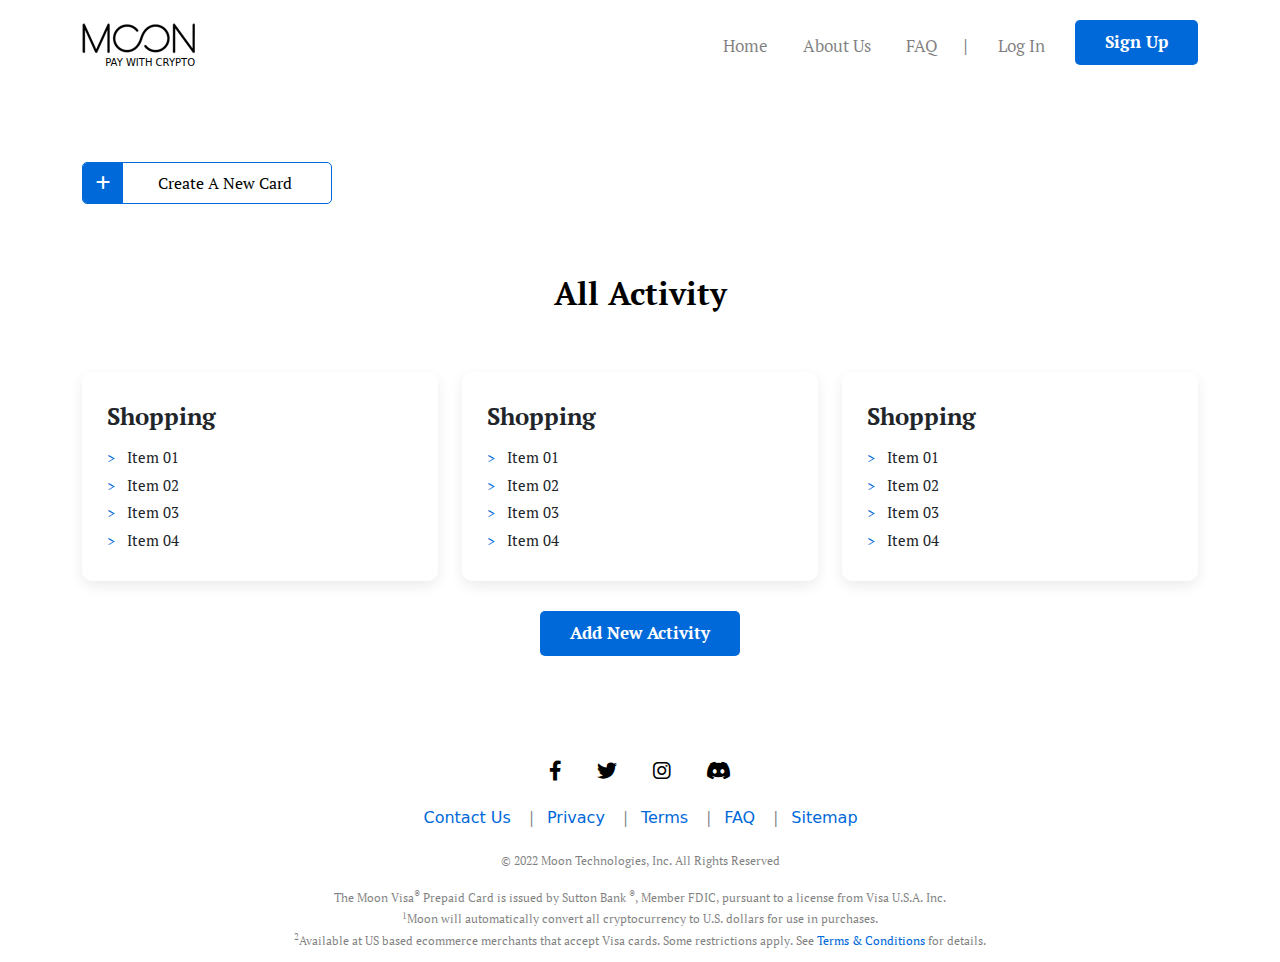
==== activity-card.html @ 2693ef40 "Latest File" ====
<!DOCTYPE html>
<html lang="zxx">
    <head>
        <meta charset="UTF-8">
        <meta http-equiv="X-UA-Compatible" content="IE=edge">
        <meta name="viewport" content="width=device-width, initial-scale=1.0">

        <!-- All Link Of CSS -->
        <link rel="stylesheet" href="assets/css/bootstrap.min.css">
        <link rel="stylesheet" href="assets/css/fontawsome.min.css">
        <link rel="stylesheet" href="assets/css/owl.carousel.min.css">
        <link rel="stylesheet" href="assets/css/style.css">

        <title>Moon - Shop Online With Cryptocurrency</title>
        <link rel="icon" type="image/png" href="assets/image/favicon.png">
    </head>
    <body>
        
        <!-- Header area Start -->
        <div class="header">
            <div class="container">
                <div class="row align-items-center">
                    <div class="col-lg-4 col-md-2">
                        <div class="header-logo-area">
                            <a href="index.html"><img src="assets/image/moon-logo-black.png" alt="image"> <span>PAY WITH CRYPTO</span></a>
                        </div>
                    </div>
                    <div class="col-lg-8 col-md-10">
                        <div class="nav-list">
                            <ul>
                                <li><a class="nav-item" href="index.html">Home</a></li>
                                <li><a class="nav-item" href="about.html">About Us</a></li>
                                <li><a class="nav-item" href="faq.html">FAQ</a></li>
                            </ul>
                            <ul class="nav-button-area">
                                <li><a class="nav-item" href="authentication.html">Log In</a></li>
                                <li><a class="default-button" href="authentication.html"><span>Sign Up</span></a></li>
                            </ul>
                        </div>
                    </div>
                </div>
            </div>
        </div>
        <!-- Header Area End -->

        <!-- Create New Card Area Start -->
        <div class="add-card pt-70">
            <div class="container">
                <button id="create-new-card"><i class="fa-solid fa-plus"></i> Create A New Card</button>
            </div>
        </div>
        <!-- Create New Card Area End -->

        <!-- Activity Area Start -->
        <div class="activity-area pt-70">
            <div class="container">
                <div class="default-section-title default-section-title-middle">
                    <h3>All Activity</h3>
                </div>
                <div class="section-content" id="activity-card-area">
                    <div class="row">
                        <div class="col-lg-4">
                            <div class="activity-card">
                                <h3>Shopping</h3>
                                <ul>
                                    <li>Item 01</li>
                                    <li>Item 02</li>
                                    <li>Item 03</li>
                                    <li>Item 04</li>
                                </ul>
                            </div>
                        </div>
                        <div class="col-lg-4">
                            <div class="activity-card">
                                <h3>Shopping</h3>
                                <ul>
                                    <li>Item 01</li>
                                    <li>Item 02</li>
                                    <li>Item 03</li>
                                    <li>Item 04</li>
                                </ul>
                            </div>
                        </div>
                        <div class="col-lg-4">
                            <div class="activity-card">
                                <h3>Shopping</h3>
                                <ul>
                                    <li>Item 01</li>
                                    <li>Item 02</li>
                                    <li>Item 03</li>
                                    <li>Item 04</li>
                                </ul>
                            </div>
                        </div>

                    </div>
                </div>
                <div class="add-new-card">
                    <button class="default-button"><span>Add New Activity</span></button>
                </div>
            </div>
        </div>
        <!-- Activity Area End -->

        <!-- Footer Area Start -->
        <div class="footer pt-100">
            <div class="container">
                <div class="footer-social-icons">
                    <ul>
                        <li><a href="#"><i class="fa-brands fa-facebook-f"></i></a></li>
                        <li><a href="#"><i class="fa-brands fa-twitter"></i></a></li>
                        <li><a href="#"><i class="fa-brands fa-instagram"></i></a></li>
                        <li><a href="#"><i class="fa-brands fa-discord"></i></a></li>
                    </ul>
                </div>
                <div class="footer-links-area">
                    <ul>
                        <li><a href="#">Contact Us</a></li>
                        <li><a href="#">Privacy</a></li>
                        <li><a href="#">Terms</a></li>
                        <li><a href="#">FAQ</a></li>
                        <li><a href="#">Sitemap</a></li>
                    </ul>
                </div>
                <div class="copyright">
                    <p>&copy; 2022 Moon Technologies, Inc. All Rights Reserved</p>
                    <p>The Moon Visa<sup>&reg;</sup> Prepaid Card is issued by Sutton Bank <sup>&reg;</sup>, Member FDIC, pursuant to a license from Visa U.S.A. Inc.</p>
                    <p><sup>1</sup>Moon will automatically convert all cryptocurrency to U.S. dollars for use in purchases.</p>
                    <p><sup>2</sup>Available at US based ecommerce merchants that accept Visa cards. Some restrictions apply. See <a href="#">Terms & Conditions</a> for details.</p>
                </div>
            </div>
        </div>
        <!-- Footer Area End -->

        <div class="go-top"><img src="assets/image/001-up.png" alt="image"></div>

        <!-- All Links Of JS -->
        <script src="assets/js/jquery.js"></script>
        <script src="assets/js/bootstrap.bundle.min.js"></script>
        <script src="assets/js/owl.carousel.min.js"></script>
        <script src="assets/js/tilt.min.js"></script>
        <script src="assets/js/custom.js"></script>
    </body>
</html>
---- assets/css/style.css ----
@import url("https://fonts.googleapis.com/css2?family=PT+Serif:ital,wght@0,400;0,700;1,400;1,700&display=swap");
:root {
  --fontFamily: 'PT Serif', serif;
  --primaryColor: #0069D9;
  --blackColor: #000000;
  --whiteColor: #ffffff;
  --paragraphColor: rgba(0, 0, 0, 0.5);
}

body {
  margin: 0px;
  padding: 0px;
  -webkit-box-sizing: border-box;
          box-sizing: border-box;
}

h1, h2, h3, h4, h5, h6 {
  font-family: var(--fontFamily);
}

a {
  -webkit-transition: var(--transition);
  transition: var(--transition);
  color: var(--blackColor);
  text-decoration: none;
  outline: 0 !important;
}

a:hover {
  color: var(--mainColor);
  text-decoration: none;
}

:focus {
  outline: 0 !important;
  -webkit-box-shadow: none !important;
          box-shadow: none !important;
}

img {
  max-width: 100%;
  height: auto;
}

p {
  color: var(--paragraphColor);
  margin-bottom: 15px;
  line-height: 1.8;
  font-size: 16px;
  font-family: var(--fontFamily);
}

p:last-child {
  margin-bottom: 0;
}

.ptb-100 {
  padding-top: 100px;
  padding-bottom: 100px;
}

.pt-100 {
  padding-top: 100px;
}

.pb-100 {
  padding-bottom: 100px;
}

.ptb-70 {
  padding-top: 70px;
  padding-bottom: 70px;
}

.pt-70 {
  padding-top: 70px;
}

.pb-70 {
  padding-bottom: 70px;
}

.pt-30 {
  padding-top: 0px;
}

.pl-20 {
  padding-left: 20px;
}

.pr-20 {
  padding-right: 20px;
}

.mt-30 {
  margin-top: 30px;
}

.ml-30 {
  margin-left: 30px;
}

.mr-30 {
  margin-right: 30px;
}

.section-content {
  margin-top: 30px;
}

.bg-eeeeee {
  background-color: #eeeeee52;
}

.sticky {
  position: fixed !important;
  top: 0;
  left: 0;
  width: 100%;
  background-color: var(--whiteColor) !important;
  z-index: 99999;
  padding: 0px;
  -webkit-transition: 0.5s ease-in-out;
  transition: 0.5s ease-in-out;
  -webkit-box-shadow: 0 2px 28px 0 rgba(0, 0, 0, 0.09);
          box-shadow: 0 2px 28px 0 rgba(0, 0, 0, 0.09);
  -webkit-animation: 400ms ease-in-out 0s normal none 1 running fadeInDown;
          animation: 400ms ease-in-out 0s normal none 1 running fadeInDown;
}

/*================================================
Default Button CSS
=================================================*/
.default-button {
  line-height: 1;
  overflow: hidden;
  position: relative;
  border-radius: 5px;
  padding: 13px 30px 15px;
  display: inline-block;
  background-color: var(--primaryColor);
  font-size: 17px;
  font-weight: 700;
  font-family: var(--fontFamily);
}

.default-button::before {
  content: '';
  z-index: 0;
  width: 0%;
  height: 100%;
  -webkit-transition: .5s ease-in-out;
  transition: .5s ease-in-out;
  background-color: #00899E;
  position: absolute;
  left: 50%;
  top: 50%;
  -webkit-transform: translate(-50%, -50%);
          transform: translate(-50%, -50%);
}

.default-button::after {
  content: '';
  z-index: 0;
  width: 100%;
  height: 0%;
  -webkit-transition: .5s ease-in-out;
  transition: .5s ease-in-out;
  background-color: #00899E;
  position: absolute;
  left: 50%;
  top: 50%;
  -webkit-transform: translate(-50%, -50%);
          transform: translate(-50%, -50%);
}

.default-button span {
  z-index: 1;
  position: relative;
  color: var(--whiteColor);
}

.default-button:hover::before {
  width: 100%;
}

.default-button:hover::after {
  height: 100%;
}

/*================================================
Section Title Area CSS
=================================================*/
.default-section-title h3 {
  color: var(--blackColor);
  margin-bottom: 5px;
  font-size: 32px;
  font-weight: 700;
}

.default-section-title p sup {
  position: relative;
  top: -6px;
  left: -3px;
  font-size: 10px;
}

.default-section-title-middle {
  text-align: center;
}

/*================================================
Navbar Area CSS
=================================================*/
.header {
  padding: 20px 0px;
}

.header-logo-area a {
  position: relative;
  padding-bottom: 17px;
  display: inline-block;
}

.header-logo-area a span {
  position: absolute;
  right: 0;
  bottom: 0;
  font-size: 10px;
}

.nav-list {
  display: -webkit-box;
  display: -ms-flexbox;
  display: flex;
  -webkit-box-align: center;
      -ms-flex-align: center;
          align-items: center;
  -webkit-box-pack: end;
      -ms-flex-pack: end;
          justify-content: end;
}

.nav-list ul {
  margin: 0;
  padding: 0;
  list-style: none;
}

.nav-list ul li {
  display: inline-block;
  margin-left: 30px;
}

.nav-list ul li .nav-item {
  color: var(--paragraphColor);
  position: relative;
  font-size: 17px;
  font-weight: 500;
  font-family: var(--fontFamily);
}

.nav-list ul li .nav-item::before {
  content: '';
  width: 0%;
  height: 2px;
  -webkit-transition: .5s ease-in-out;
  transition: .5s ease-in-out;
  background-color: var(--primaryColor);
  position: absolute;
  bottom: -2px;
  left: 50%;
  -webkit-transform: translateX(-50%);
          transform: translateX(-50%);
}

.nav-list ul li .nav-item:hover {
  color: var(--primaryColor);
}

.nav-list ul li .nav-item:hover::before {
  width: 100%;
}

.nav-list ul li .active {
  color: var(--primaryColor);
}

.nav-list ul li .active::before {
  width: 100%;
}

.nav-list .nav-button-area {
  margin-left: 30px;
  display: -webkit-box;
  display: -ms-flexbox;
  display: flex;
  -webkit-box-align: center;
      -ms-flex-align: center;
          align-items: center;
  position: relative;
}

.nav-list .nav-button-area::before {
  content: '|';
  color: var(--paragraphColor);
  position: absolute;
  left: -5px;
  top: 50%;
  -webkit-transform: translateY(-50%);
          transform: translateY(-50%);
  font-size: 15px;
  font-weight: 400;
}

/*================================================
Banner Area CSS
=================================================*/
.banner {
  overflow: hidden;
}

.banner .banner-image-area {
  height: 100%;
  background-image: url("../image/banner/banner.jpg");
  background-size: cover;
  background-position: center;
  background-repeat: no-repeat;
}

.banner .banner-image-area img {
  display: none;
}

.banner .banner-text-area {
  max-width: 450px;
  padding-top: 150px;
  padding-bottom: 150px;
  padding-left: 30px;
}

.banner .banner-text-area h1 {
  margin-bottom: 20px;
  font-size: 48px;
  font-weight: 700;
}

.banner .banner-text-area h1 sup {
  color: var(--paragraphColor);
  position: relative;
  top: -20px;
  left: -10px;
  font-size: 13px;
  font-weight: 400;
}

.banner .banner-text-area .default-button {
  margin-top: 10px;
}

/*================================================
Features Area CSS
=================================================*/
.features-card {
  background-color: var(--whiteColor);
  padding: 30px 25px 30px 150px;
  -webkit-transition: .5s ease-in-out;
  transition: .5s ease-in-out;
  position: relative;
  margin-top: 30px;
  border-radius: 10px;
}

.features-card img {
  position: absolute;
  left: 25px;
  top: 50%;
  -webkit-transform: translateY(-50%);
          transform: translateY(-50%);
  -webkit-transition: .5s ease-in-out;
  transition: .5s ease-in-out;
}

.features-card h3 {
  margin-bottom: 5px;
  font-size: 24px;
  font-weight: 600;
  font-family: var(--fontFamily);
}

.features-card p span {
  text-decoration: underline;
}

.features-card:hover {
  -webkit-box-shadow: 0px 0px 16px -10px var(--primaryColor);
          box-shadow: 0px 0px 16px -10px var(--primaryColor);
}

.features-card:hover img {
  -webkit-transform: translateY(-50%) rotateY(180deg);
          transform: translateY(-50%) rotateY(180deg);
}

/*================================================
Card Intro Area CSS
=================================================*/
.card-img-area {
  text-align: center;
}

.card-intro-text-area {
  max-width: 450px;
}

/*================================================
Crypto Area CSS
=================================================*/
.crypto-logo-img-card {
  position: relative;
  text-align: center;
  margin-top: 30px;
}

.crypto-logo-img-card span {
  width: 100%;
  position: absolute;
  bottom: 0;
  left: 50%;
  -webkit-transform: translateX(-50%);
          transform: translateX(-50%);
  font-size: 12px;
  font-weight: 400;
  font-family: var(--fontFamily);
}

.crypto-logo-img-card span a {
  color: var(--primaryColor);
}

.crypto-img-area {
  text-align: center;
}

/*================================================
Newsletter Area CSS
=================================================*/
.newsletter {
  background-color: #00899eaf;
}

.newsletter .newsletter-text {
  margin: 0;
  line-height: 1;
  color: var(--whiteColor);
  font-size: 36px;
  font-weight: 700;
  font-family: var(--fontFamily);
}

.newsletter .newsletter-button {
  float: right;
}

/*================================================
Subscriber Area CSS
=================================================*/
.subscribe {
  position: relative;
  background-size: cover;
  background-position: center;
  background-repeat: no-repeat;
  background-image: url("../image/newsletter-bg.jpg");
}

.subscribe::before {
  content: '';
  width: 100%;
  height: 100%;
  background-color: rgba(0, 0, 0, 0.75);
  position: absolute;
  left: 0;
  top: 0;
  z-index: 0;
}

.subscribe .subscriber-content {
  position: relative;
  z-index: 1;
  max-width: 500px;
  margin-left: auto;
  margin-right: auto;
}

.subscribe .subscriber-content .default-section-title h3 {
  color: var(--whiteColor);
}

.subscribe .subscriber-content .input-group {
  margin-top: 30px;
}

.subscribe .subscriber-content .input-group .form-control {
  border: 1px solid var(--primaryColor);
  background-color: #303030;
  color: var(--whiteColor);
  font-size: 15px;
  font-weight: 400;
  font-family: var(--fontFamily);
}

.subscribe .subscriber-content .input-group .form-control::-webkit-input-placeholder {
  color: #e3e3e3;
}

.subscribe .subscriber-content .input-group .form-control:-ms-input-placeholder {
  color: #e3e3e3;
}

.subscribe .subscriber-content .input-group .form-control::-ms-input-placeholder {
  color: #e3e3e3;
}

.subscribe .subscriber-content .input-group .form-control::placeholder {
  color: #e3e3e3;
}

.subscribe .subscriber-content .input-group .default-button {
  border: 0px !important;
}

/*================================================
Inner Page Banner Area CSS
=================================================*/
.inner-page-banner-area {
  background-image: -webkit-gradient(linear, left top, right top, from(#0069D9), color-stop(#00899E), to(#0069D9));
  background-image: linear-gradient(to right, #0069D9, #00899E, #0069D9);
  padding: 80px 0px 75px;
}

.inner-page-banner-area h1 {
  color: var(--whiteColor);
  font-size: 48px;
  font-weight: 700;
}

/*================================================
FAQ Area CSS
=================================================*/
.faq-accordion-area .faq-title {
  text-align: center;
  margin-top: 30px;
}

.faq-content .accordion-item {
  border: 0px;
}

.faq-content .accordion-item .accordion-body {
  -webkit-box-shadow: 0px -2px 10px -5px #666666;
          box-shadow: 0px -2px 10px -5px #666666;
  padding: 10px 15px;
}

.faq-content .accordion-item .accordion-body p {
  font-size: 15px;
  font-weight: 400;
  font-family: var(--fontFamily);
}

.faq-content .accordion-item .accordion-body p a {
  color: var(--primaryColor);
}

.faq-content .accordion-button {
  margin-top: 10px;
  padding: 10px 15px;
  border: 0px !important;
  -webkit-box-shadow: var(--box-shadow);
          box-shadow: var(--box-shadow);
  background-color: rgba(0, 0, 0, 0.04);
  font-weight: 500;
  font-size: 18px;
  font-family: var(--fontFamily);
}

.faq-content .accordion-button:not(.collapsed) {
  background-color: var(--blackColor);
  color: var(--whiteColor);
}

/*================================================
Footer Area CSS
=================================================*/
.footer-social-icons {
  text-align: center;
}

.footer-social-icons ul {
  margin: 0;
  padding: 0;
  list-style: none;
}

.footer-social-icons ul li {
  display: inline-block;
}

.footer-social-icons ul li a {
  display: inline-block;
  font-size: 20px;
  margin-left: 15px;
  margin-right: 15px;
}

.footer-links-area ul {
  padding: 0;
  list-style: none;
  text-align: center;
  margin: 15px 0px 0px;
}

.footer-links-area ul li {
  display: inline-block;
}

.footer-links-area ul li a {
  display: inline-block;
  position: relative;
  color: var(--primaryColor);
  margin-left: 16px;
  margin-right: 15px;
  margin-top: 5px;
}

.footer-links-area ul li a::before {
  content: '|';
  font-size: 15px;
  color: var(--paragraphColor);
  position: absolute;
  left: -18px;
  top: 50%;
  -webkit-transform: translateY(-50%);
          transform: translateY(-50%);
}

.footer-links-area ul li:first-child a::before {
  display: none;
}

.copyright {
  text-align: center;
  margin-top: 20px;
  margin-bottom: 10px;
}

.copyright p {
  margin-bottom: 0;
  font-size: 12px;
}

.copyright p:first-child {
  margin-bottom: 15px;
}

.copyright p a {
  color: var(--primaryColor);
}

/*================================================
Authentication Page Area CSS
=================================================*/
.google-link-button {
  margin-top: 10px;
  display: block;
  text-align: center;
  color: var(--whiteColor) !important;
  background-color: #0679f4;
  -webkit-transition: .5s ease-in-out;
  transition: .5s ease-in-out;
  padding: 10px 15px;
  position: relative;
  font-size: 15px;
  font-weight: 500;
  font-family: var(--fontFamily);
}

.google-link-button i {
  height: 100%;
  width: 50px;
  display: -webkit-box;
  display: -ms-flexbox;
  display: flex;
  -webkit-box-align: center;
      -ms-flex-align: center;
          align-items: center;
  -webkit-box-pack: center;
      -ms-flex-pack: center;
          justify-content: center;
  color: var(--whiteColor);
  background-color: var(--primaryColor);
  -webkit-transition: .5s ease-in-out;
  transition: .5s ease-in-out;
  position: absolute;
  left: 0;
  top: 50%;
  -webkit-transform: translateY(-50%);
          transform: translateY(-50%);
}

.google-link-button:hover {
  background-color: var(--primaryColor);
}

.google-link-button:hover i {
  background-color: #0679f4;
}

.authentication-form-area .nav {
  border-bottom: 1px solid #0069d932;
  padding-bottom: 10px;
  -webkit-box-pack: justify;
      -ms-flex-pack: justify;
          justify-content: space-between;
}

.authentication-form-area .nav .nav-item {
  width: 48%;
  margin: 0px 3px;
}

.authentication-form-area .nav .nav-item .nav-link {
  width: 100%;
  border-radius: 5px;
  border: 1px solid #00899e2e;
  font-size: 18px;
  font-weight: 500;
  font-family: var(--fontFamily);
}

.authentication-form-area .nav .nav-item .active {
  color: var(--whiteColor) !important;
  background-color: var(--primaryColor) !important;
}

.authenticate-form p {
  font-size: 14px;
  position: relative;
  text-align: center;
  color: var(--blackColor);
  margin-top: 10px;
  margin-bottom: 10px;
}

.authenticate-form p::before {
  content: '';
  width: 40%;
  height: 1px;
  background-image: -webkit-gradient(linear, left top, right top, from(#00000000), color-stop(#000000), to(#000000));
  background-image: linear-gradient(to right, #00000000, #000000, #000000);
  position: absolute;
  left: 0;
  top: 50%;
  -webkit-transform: translateY(-50%);
          transform: translateY(-50%);
}

.authenticate-form p::after {
  content: '';
  width: 40%;
  height: 1px;
  background-image: -webkit-gradient(linear, right top, left top, from(#00000000), color-stop(#000000), to(#000000));
  background-image: linear-gradient(to left, #00000000, #000000, #000000);
  position: absolute;
  right: 0;
  top: 50%;
  -webkit-transform: translateY(-50%);
          transform: translateY(-50%);
}

.authenticate-form .form-control {
  margin-top: 15px;
  padding: 12px 15px;
  color: var(--blackColor);
  border: 1px solid #00000013;
  font-size: 14px;
  font-weight: 400;
  font-family: var(--fontFamily);
}

.authenticate-form a {
  color: var(--primaryColor);
  margin-top: 10px;
  margin-bottom: 10px;
  font-size: 13px;
  font-weight: 400;
  font-family: var(--fontFamily);
}

.authenticate-form .forgot-pass {
  display: block;
}

.authenticate-form .default-button {
  border: 0px;
  width: 100%;
  margin-top: 5px;
}

.authenticate-form h6 {
  margin-top: 10px;
  font-size: 14px;
  font-weight: 400;
}

/*================================================
Activity Page Area CSS
=================================================*/
#create-new-card {
  width: 250px;
  overflow: hidden;
  position: relative;
  border-radius: 5px;
  padding: 8px 15px 8px 50px;
  border: 1px solid var(--primaryColor);
  background-color: var(--whiteColor);
  font-size: 16px;
  font-weight: 500;
  font-family: var(--fontFamily);
}

#create-new-card i {
  width: 40px;
  height: 100%;
  display: -webkit-box;
  display: -ms-flexbox;
  display: flex;
  -webkit-box-align: center;
      -ms-flex-align: center;
          align-items: center;
  -webkit-box-pack: center;
      -ms-flex-pack: center;
          justify-content: center;
  color: var(--whiteColor);
  background-color: var(--primaryColor);
  position: absolute;
  left: 0;
  top: 50%;
  -webkit-transform: translateY(-50%);
          transform: translateY(-50%);
}

.activity-card {
  margin-top: 30px;
  padding: 30px 25px;
  border-radius: 10px;
  -webkit-box-shadow: 0px 5px 15px -1px rgba(0, 0, 0, 0.09);
          box-shadow: 0px 5px 15px -1px rgba(0, 0, 0, 0.09);
}

.activity-card h3 {
  margin-bottom: 15px;
  font-size: 24px;
  font-weight: 600;
}

.activity-card ul {
  margin: 0;
  padding: 0;
  list-style: none;
}

.activity-card ul li {
  position: relative;
  padding-left: 20px;
  margin-top: 5px;
  font-size: 15px;
  font-weight: 400;
  font-family: var(--fontFamily);
}

.activity-card ul li::before {
  content: '>';
  color: var(--primaryColor);
  position: absolute;
  left: 0;
  top: 1px;
}

.add-new-card button {
  border: 0px;
  width: 200px;
  display: block;
  margin-left: auto;
  margin-right: auto;
  margin-top: 30px;
}

/*================================================
Go Top CSS
=================================================*/
.go-top {
  position: fixed;
  cursor: pointer;
  bottom: 100px;
  right: 20px;
  border-radius: 5px;
  background-color: var(--whiteColor);
  color: #ffffff;
  z-index: 999;
  width: 50px;
  padding: 0 10px 45px;
  text-align: center;
  height: 40px;
  opacity: 0;
  visibility: hidden;
  font-size: 25px;
  -webkit-transition: var(--transition);
  -webkit-transition: 0.5s;
  transition: 0.5s;
  -webkit-box-shadow: 0px 3px 10px rgba(0, 0, 0, 0.1);
  box-shadow: 0px 3px 10px 2px rgba(7, 7, 7, 0.1);
}

.go-top i {
  position: absolute;
  right: 0;
  left: 0;
  top: 50%;
  -webkit-transform: translateY(-50%);
  transform: translateY(-50%);
  text-align: center;
  margin-left: auto;
  margin-right: auto;
}

.go-top:hover {
  color: #ffffff;
  -webkit-transition: all 0.5s linear;
  transition: all 0.5s linear;
  border: 1px solid var(--mainColor);
}

.go-top.active {
  opacity: 1;
  bottom: 25px;
  visibility: visible;
  -webkit-animation: top-bottom 5s infinite linear;
          animation: top-bottom 5s infinite linear;
}
/*# sourceMappingURL=style.css.map */
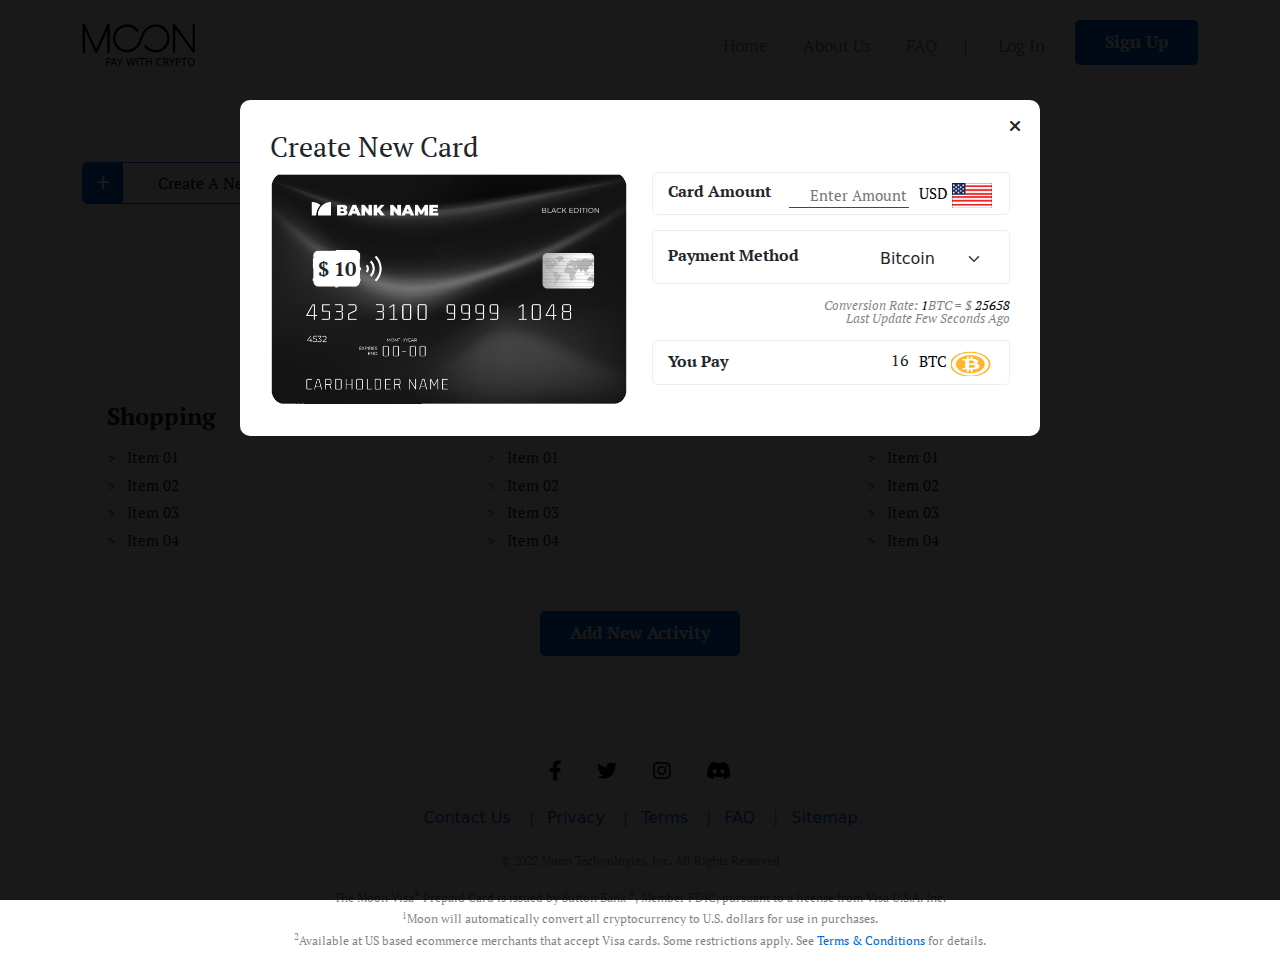
==== commit a296e253: "Latest File" ====
--- a/activity-card.html
+++ b/activity-card.html
@@ -132,6 +132,60 @@
         </div>
         <!-- Footer Area End -->
 
+
+
+        <!-- popup Area Start -->
+        <div class="popup">
+            <div class="container">
+                <div class="popup-content">
+                    <div id="close"><i class="fa-solid fa-xmark"></i></div>
+                    <h3>Create New Card</h3>
+                    <div class="row">
+                        <div class="col-lg-6">
+                            <div class="card-img">
+                                <img src="assets/image/card.jpg" alt="image">
+                                <h2>$ <span id="amout">10</span></h2>
+                            </div>
+                        </div>
+                        <div class="col-lg-6">
+                            <div class="input-groups">
+                                <h4>Card Amount</h4>
+                                <div class="d-flex">
+                                    <input type="text" placeholder="Enter Amount" id="entered_amount">
+                                    <p>USD <img src="assets/image/United_States.png" alt="imag"></p>
+                                </div>
+                            </div>
+                            <div class="input-groups">
+                                <h4>Payment Method</h4>
+                                <div class="d-flex">
+                                    <select class="form-select" aria-label="Default select example">
+                                        <option selected>Bitcoin</option>
+                                        <option value="1">Ethirioum</option>
+                                        <option value="2">Coinbase</option>
+                                        <option value="3">Lighting</option>
+                                    </select>
+                                </div>
+                            </div>
+                            <div class="coin-conversion">
+                                <p>Conversion Rate: <span>1</span>BTC = $ <span>25658</span></p>
+                                <p>Last Update Few Seconds Ago</p>
+                            </div>
+                            <div class="input-groups last-group">
+                                <h4>You Pay</h4>
+                                <div class="d-flex">
+                                    <h6 id="Paying-amount">16</h6>
+                                    <p>BTC <img src="assets/image/bitcoin-logo.png" alt="imag"></p>
+                                </div>
+                            </div>
+                        </div>
+                    </div>
+                </div>
+            </div>
+        </div>
+        <!-- Popup Area End -->
+
+
+
         <div class="go-top"><img src="assets/image/001-up.png" alt="image"></div>
 
         <!-- All Links Of JS -->
--- a/assets/css/style.css
+++ b/assets/css/style.css
@@ -897,6 +897,119 @@
 }
 
 /*================================================
+Pop Up Area CSS
+=================================================*/
+.popup {
+  position: fixed;
+  top: 0%;
+  left: 0;
+  width: 100%;
+  height: 100%;
+  background-color: #000000e6;
+  z-index: 99999;
+}
+
+.popup .popup-content {
+  width: 100%;
+  padding: 30px;
+  margin: 100px auto auto;
+  max-width: 800px;
+  position: relative;
+  border-radius: 10px;
+  background-color: var(--whiteColor);
+}
+
+.popup .popup-content #close {
+  cursor: pointer;
+  position: absolute;
+  right: 20px;
+  top: 15px;
+}
+
+.card-img {
+  position: relative;
+}
+
+.card-img h2 {
+  position: absolute;
+  left: 48px;
+  top: 85px;
+  font-size: 20px;
+  font-weight: 700;
+}
+
+.input-groups {
+  padding: 10px 15px 6px;
+  margin-bottom: 15px;
+  border-radius: 5px;
+  display: -webkit-box;
+  display: -ms-flexbox;
+  display: flex;
+  -webkit-box-align: center;
+      -ms-flex-align: center;
+          align-items: center;
+  -webkit-box-pack: justify;
+      -ms-flex-pack: justify;
+          justify-content: space-between;
+  border: 1px solid #eeeeee;
+  background-color: var(--whiteColor);
+}
+
+.input-groups h4 {
+  line-height: 1;
+  width: 140px;
+  font-size: 16px;
+  font-weight: 600;
+}
+
+.input-groups input {
+  width: 120px;
+  border: 0px;
+  text-align: right;
+  border-bottom: 1px solid #464646;
+  font-size: 15px;
+  font-family: var(--fontFamily);
+}
+
+.input-groups p {
+  line-height: 1;
+  width: 85px;
+  padding-left: 10px;
+  color: var(--blackColor);
+  font-size: 15px;
+  font-weight: 400;
+}
+
+.input-groups p img {
+  width: 40px;
+  height: 25px;
+}
+
+.input-groups .form-select {
+  max-width: 200px;
+  border: 0px;
+}
+
+.last-group {
+  margin-bottom: 0;
+  margin-top: 15px;
+}
+
+.coin-conversion p {
+  margin-bottom: 0;
+  line-height: 1;
+  text-align: end;
+  font-size: 13px;
+  font-weight: 500;
+  font-family: var(--fontFamily);
+  font-style: italic;
+}
+
+.coin-conversion p span {
+  color: var(--blackColor);
+}
+
+/*================================================
 Go Top CSS
 =================================================*/
 .go-top {
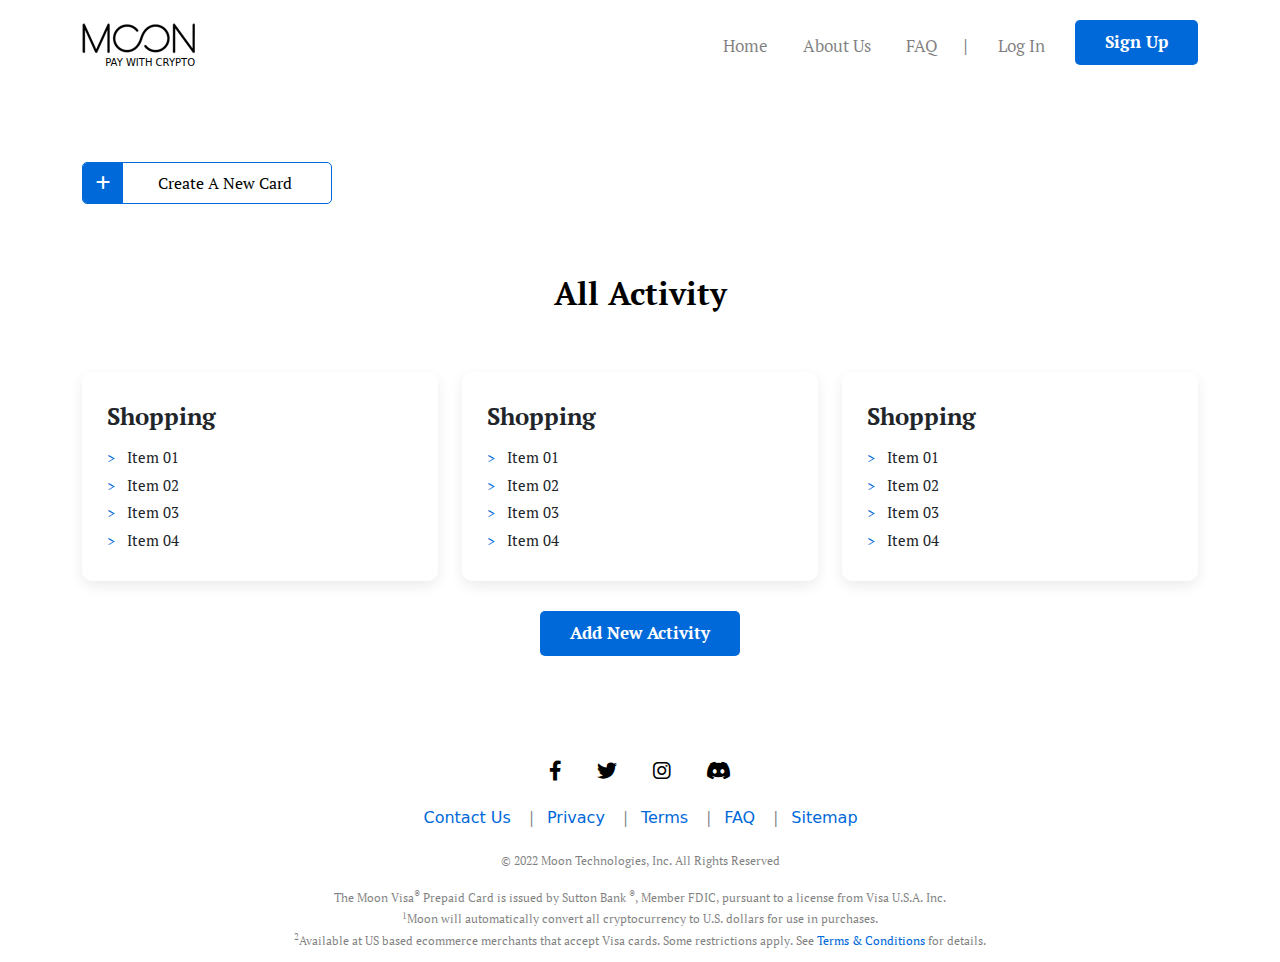
==== commit 03363e55: "Latest File" ====
--- a/activity-card.html
+++ b/activity-card.html
@@ -132,59 +132,76 @@
         </div>
         <!-- Footer Area End -->
 
-
-
         <!-- popup Area Start -->
         <div class="popup">
             <div class="container">
                 <div class="popup-content">
                     <div id="close"><i class="fa-solid fa-xmark"></i></div>
-                    <h3>Create New Card</h3>
+                    <h3>Create A New Card</h3>
                     <div class="row">
-                        <div class="col-lg-6">
+                        <div class="col-lg-6 align-items-center">
                             <div class="card-img">
                                 <img src="assets/image/card.jpg" alt="image">
-                                <h2>$ <span id="amout">10</span></h2>
+                                <h2>$<span id="amout">10</span></h2>
+                                <p>Note: this card will be valid for 60 days.</p>
                             </div>
                         </div>
                         <div class="col-lg-6">
-                            <div class="input-groups">
-                                <h4>Card Amount</h4>
-                                <div class="d-flex">
-                                    <input type="text" placeholder="Enter Amount" id="entered_amount">
-                                    <p>USD <img src="assets/image/United_States.png" alt="imag"></p>
+                            <div class="create-card-text-area">
+                                <form id="add-card-input-form">
+                                    <div class="input-groups">
+                                        <h4>Card Amount</h4>
+                                        <div class="d-flex">
+                                            <input type="text" placeholder="Enter Amount" id="entered_amount">
+                                            <p>USD <img src="assets/image/United_States.png" alt="imag"></p>
+                                        </div>
+                                    </div>
+                                    <div class="input-groups">
+                                        <h4>Payment Method</h4>
+                                        <div class="d-flex">
+                                            <select class="form-select" aria-label="Default select example">
+                                                <option selected>Bitcoin</option>
+                                                <option value="1">Etherioum</option>
+                                                <option value="2">Coinbase</option>
+                                                <option value="3">Lighting</option>
+                                            </select>
+                                        </div>
+                                    </div>
+                                    <div class="coin-conversion">
+                                        <p>Conversion Rate: <span>1</span> BTC = $ <span>25658</span></p>
+                                        <p>Last Update Few Seconds Ago</p>
+                                    </div>
+                                    <div class="input-groups last-group">
+                                        <h4>You Pay</h4>
+                                        <div class="d-flex">
+                                            <h6 id="Paying-amount">16</h6>
+                                            <p>BTC <img src="assets/image/bitcoin-logo.png" alt="imag"></p>
+                                        </div>
+                                    </div>
+                                    <button type="button" class="default-button" id="continue-button"><span>Continue</span></button>
+                                </form>
+                                <div class="add-card-checkout">
+                                    <button class="back-button"><i class="fa-solid fa-angle-left"></i> Back</button>
+                                    <h3>Is this the current amount?</h3>
+                                    <ul>
+                                        <li>This card will expire in 660 days.</li>
+                                        <li>This card works only in U.S merchants.</li>
+                                    </ul>
+                                    <div class="form-check">
+                                        <input class="form-check-input" type="checkbox" value="" id="flexCheckDefault">
+                                        <label class="form-check-label" for="flexCheckDefault">
+                                            I understand these conditions.
+                                        </label>
+                                    </div>
+                                    <button class="default-button" id="create-card"><span>Yes Create Card</span></button>
                                 </div>
                             </div>
-                            <div class="input-groups">
-                                <h4>Payment Method</h4>
-                                <div class="d-flex">
-                                    <select class="form-select" aria-label="Default select example">
-                                        <option selected>Bitcoin</option>
-                                        <option value="1">Ethirioum</option>
-                                        <option value="2">Coinbase</option>
-                                        <option value="3">Lighting</option>
-                                    </select>
-                                </div>
-                            </div>
-                            <div class="coin-conversion">
-                                <p>Conversion Rate: <span>1</span>BTC = $ <span>25658</span></p>
-                                <p>Last Update Few Seconds Ago</p>
-                            </div>
-                            <div class="input-groups last-group">
-                                <h4>You Pay</h4>
-                                <div class="d-flex">
-                                    <h6 id="Paying-amount">16</h6>
-                                    <p>BTC <img src="assets/image/bitcoin-logo.png" alt="imag"></p>
-                                </div>
-                            </div>
                         </div>
                     </div>
                 </div>
             </div>
         </div>
         <!-- Popup Area End -->
-
-
 
         <div class="go-top"><img src="assets/image/001-up.png" alt="image"></div>
 
--- a/assets/css/style.css
+++ b/assets/css/style.css
@@ -901,21 +901,24 @@
 =================================================*/
 .popup {
   position: fixed;
-  top: 0%;
+  top: 0px;
   left: 0;
   width: 100%;
   height: 100%;
-  background-color: #000000e6;
-  z-index: 99999;
+  z-index: -99999;
+  background-color: #000000f1;
+  visibility: hidden;
 }
 
 .popup .popup-content {
   width: 100%;
-  padding: 30px;
-  margin: 100px auto auto;
+  padding: 30px 30px 40px;
+  margin: 0px auto auto;
   max-width: 800px;
   position: relative;
   border-radius: 10px;
+  -webkit-transition: 0s ease-in-out;
+  transition: 0s ease-in-out;
   background-color: var(--whiteColor);
 }
 
@@ -924,6 +927,15 @@
   position: absolute;
   right: 20px;
   top: 15px;
+  font-size: 22px;
+  font-weight: 700;
+}
+
+.popup .default-button {
+  border: 0;
+  width: 100%;
+  display: block;
+  margin-top: 20px;
 }
 
 .card-img {
@@ -936,6 +948,12 @@
   top: 85px;
   font-size: 20px;
   font-weight: 700;
+}
+
+.card-img p {
+  text-align: center;
+  font-size: 12px;
+  font-style: italic;
 }
 
 .input-groups {
@@ -1009,6 +1027,36 @@
   color: var(--blackColor);
 }
 
+.open-popup {
+  visibility: visible;
+  z-index: 99999;
+}
+
+.open-popup .popup-content {
+  margin-top: 100px;
+  -webkit-transition: .5s ease-in-out;
+  transition: .5s ease-in-out;
+}
+
+.add-card-checkout {
+  display: none;
+}
+
+.add-card-checkout .back-button {
+  border: 0;
+  background-color: transparent;
+  font-size: 16px;
+  font-weight: 700;
+  font-family: var(--fontFamily);
+}
+
+.add-card-checkout h3 {
+  margin-top: 15px;
+  margin-bottom: 10px;
+  font-size: 24px;
+  font-weight: 700;
+}
+
 /*================================================
 Go Top CSS
 =================================================*/
